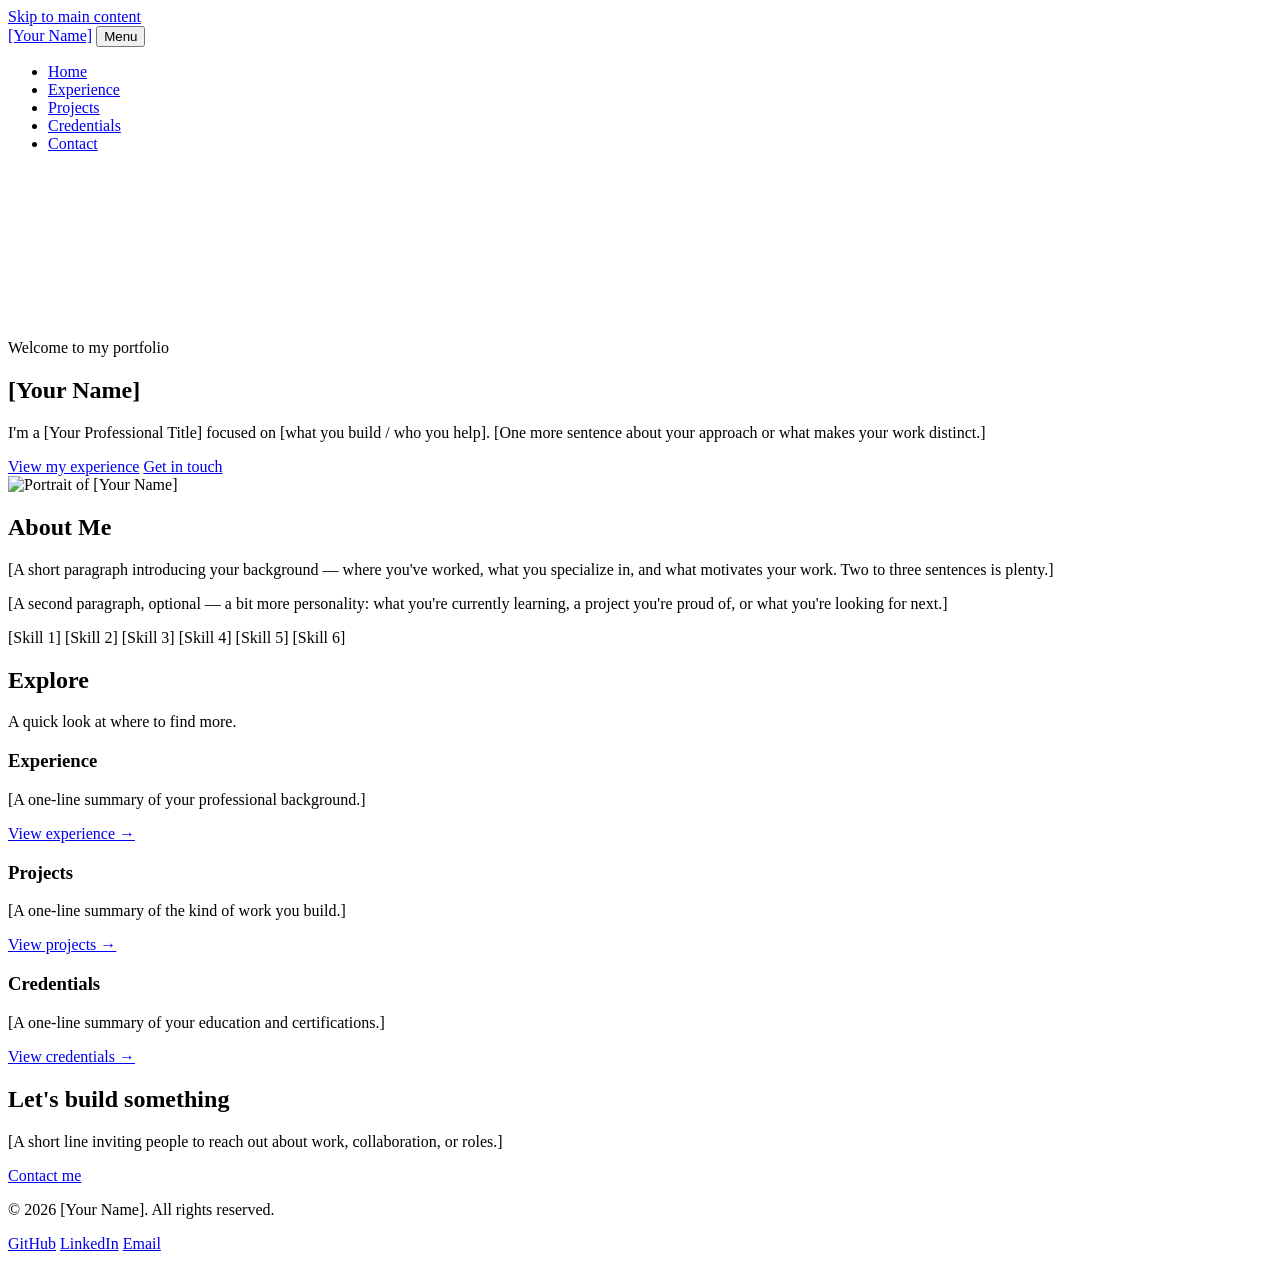
==== index.html @ 2b3ace39 "Add portfolio pages" ====
<!doctype html>
<html lang="en">
  <head>
    <meta charset="UTF-8" />
    <meta name="viewport" content="width=device-width, initial-scale=1.0" />
    <title>[Your Name] — [Your Professional Title]</title>
    <meta
      name="description"
      content="Portfolio of [Your Name], a [Your Professional Title] specializing in [your specialty]. Explore my experience, projects, and credentials."
    />
    <link rel="canonical" href="https://YOUR-USERNAME.github.io/" />

    <!-- Open Graph -->
    <meta property="og:type" content="website" />
    <meta property="og:site_name" content="[Your Name] — Portfolio" />
    <meta property="og:title" content="[Your Name] — [Your Professional Title]" />
    <meta
      property="og:description"
      content="Portfolio of [Your Name], a [Your Professional Title] specializing in [your specialty]. Explore my experience, projects, and credentials."
    />
    <meta property="og:image" content="https://YOUR-USERNAME.github.io/img/profile.jpg" />
    <meta property="og:url" content="https://YOUR-USERNAME.github.io/" />

    <!-- Twitter -->
    <meta name="twitter:card" content="summary_large_image" />
    <meta name="twitter:title" content="[Your Name] — [Your Professional Title]" />
    <meta
      name="twitter:description"
      content="Portfolio of [Your Name], a [Your Professional Title] specializing in [your specialty]."
    />
    <meta name="twitter:image" content="https://YOUR-USERNAME.github.io/img/profile.jpg" />

    <link rel="icon" href="/favicon.ico" sizes="any" />
    <link rel="apple-touch-icon" href="/apple-touch-icon.png" />

    <!-- Self-hosted, so only the font file itself needs preloading —
         no external stylesheet round trip. -->
    <link
      rel="preload"
      href="/fonts/inter-variable.woff2"
      as="font"
      type="font/woff2"
      crossorigin
    />
    <link rel="stylesheet" href="/src/styles/main.css" />

    <script type="application/ld+json">
      {
        "@context": "https://schema.org",
        "@type": "Person",
        "name": "[Your Name]",
        "jobTitle": "[Your Professional Title]",
        "url": "https://YOUR-USERNAME.github.io/",
        "image": "https://YOUR-USERNAME.github.io/img/profile.jpg",
        "email": "mailto:[you@example.com]",
        "sameAs": ["https://github.com/[your-handle]", "https://linkedin.com/in/[your-handle]"],
        "address": {
          "@type": "PostalAddress",
          "addressLocality": "[Your City]",
          "addressCountry": "[Your Country]"
        }
      }
    </script>
  </head>
  <body>
    <a href="#main" class="skip-link">Skip to main content</a>

    <header class="site-header">
      <div class="container site-header__inner">
        <a href="/index.html" class="site-branding">[Your Name]</a>
        <button
          type="button"
          class="nav-toggle"
          aria-expanded="false"
          aria-controls="site-nav"
          aria-label="Toggle navigation menu"
        >
          <span class="nav-toggle__icon"></span>
          <span class="sr-only">Menu</span>
        </button>
        <nav id="site-nav" class="site-nav" aria-label="Primary">
          <ul class="site-nav__list">
            <li><a href="/index.html" class="site-nav__link" aria-current="page">Home</a></li>
            <li><a href="/experience.html" class="site-nav__link">Experience</a></li>
            <li><a href="/projects.html" class="site-nav__link">Projects</a></li>
            <li><a href="/credentials.html" class="site-nav__link">Credentials</a></li>
            <li><a href="/contact.html" class="site-nav__link">Contact</a></li>
          </ul>
        </nav>
      </div>
    </header>

    <main id="main">
      <section class="hero">
        <canvas id="network-canvas" class="hero__canvas" aria-hidden="true"></canvas>
        <div class="container hero__content">
          <div class="hero__grid">
            <div class="hero__text">
              <p class="hero__eyebrow">Welcome to my portfolio</p>
              <h1>[Your Name]</h1>
              <p class="hero__lede">
                I'm a [Your Professional Title] focused on [what you build / who you help]. [One
                more sentence about your approach or what makes your work distinct.]
              </p>
              <div class="hero__actions">
                <a href="/experience.html" class="btn btn--primary">View my experience</a>
                <a href="/contact.html" class="btn btn--outline">Get in touch</a>
              </div>
            </div>
            <div class="hero__media">
              <picture>
                <source srcset="/img/profile.webp" type="image/webp" />
                <img
                  src="/img/profile.jpg"
                  alt="Portrait of [Your Name]"
                  width="480"
                  height="480"
                  class="avatar hero__avatar"
                  loading="eager"
                  fetchpriority="high"
                />
              </picture>
            </div>
          </div>
        </div>
      </section>

      <section class="section" aria-labelledby="about-heading">
        <div class="container">
          <div class="section__header">
            <h2 id="about-heading">About Me</h2>
            <p>
              [A short paragraph introducing your background — where you've worked, what you
              specialize in, and what motivates your work. Two to three sentences is plenty.]
            </p>
            <p>
              [A second paragraph, optional — a bit more personality: what you're currently
              learning, a project you're proud of, or what you're looking for next.]
            </p>
          </div>
          <div class="skills-grid" aria-label="Core skills">
            <span class="badge">[Skill 1]</span>
            <span class="badge">[Skill 2]</span>
            <span class="badge">[Skill 3]</span>
            <span class="badge">[Skill 4]</span>
            <span class="badge">[Skill 5]</span>
            <span class="badge">[Skill 6]</span>
          </div>
        </div>
      </section>

      <section class="section section--alt" aria-labelledby="explore-heading">
        <div class="container">
          <div class="section__header">
            <h2 id="explore-heading">Explore</h2>
            <p>A quick look at where to find more.</p>
          </div>
          <div class="project-grid">
            <article class="card">
              <h3 class="card__title">Experience</h3>
              <p>[A one-line summary of your professional background.]</p>
              <div class="card__links">
                <a href="/experience.html">View experience →</a>
              </div>
            </article>
            <article class="card">
              <h3 class="card__title">Projects</h3>
              <p>[A one-line summary of the kind of work you build.]</p>
              <div class="card__links">
                <a href="/projects.html">View projects →</a>
              </div>
            </article>
            <article class="card">
              <h3 class="card__title">Credentials</h3>
              <p>[A one-line summary of your education and certifications.]</p>
              <div class="card__links">
                <a href="/credentials.html">View credentials →</a>
              </div>
            </article>
          </div>
        </div>
      </section>

      <section class="section text-center" aria-labelledby="cta-heading">
        <div class="container">
          <h2 id="cta-heading">Let's build something</h2>
          <p>[A short line inviting people to reach out about work, collaboration, or roles.]</p>
          <div class="hero__actions flex-center">
            <a href="/contact.html" class="btn btn--accent">Contact me</a>
          </div>
        </div>
      </section>
    </main>

    <footer class="site-footer">
      <div class="container site-footer__inner">
        <p>&copy; 2026 [Your Name]. All rights reserved.</p>
        <div class="social-links">
          <a class="social-links__link" href="https://github.com/[your-handle]">GitHub</a>
          <a class="social-links__link" href="https://linkedin.com/in/[your-handle]">LinkedIn</a>
          <a class="social-links__link" href="mailto:[you@example.com]">Email</a>
        </div>
      </div>
    </footer>

    <script type="module" src="/src/scripts/main.js"></script>
  </body>
</html>
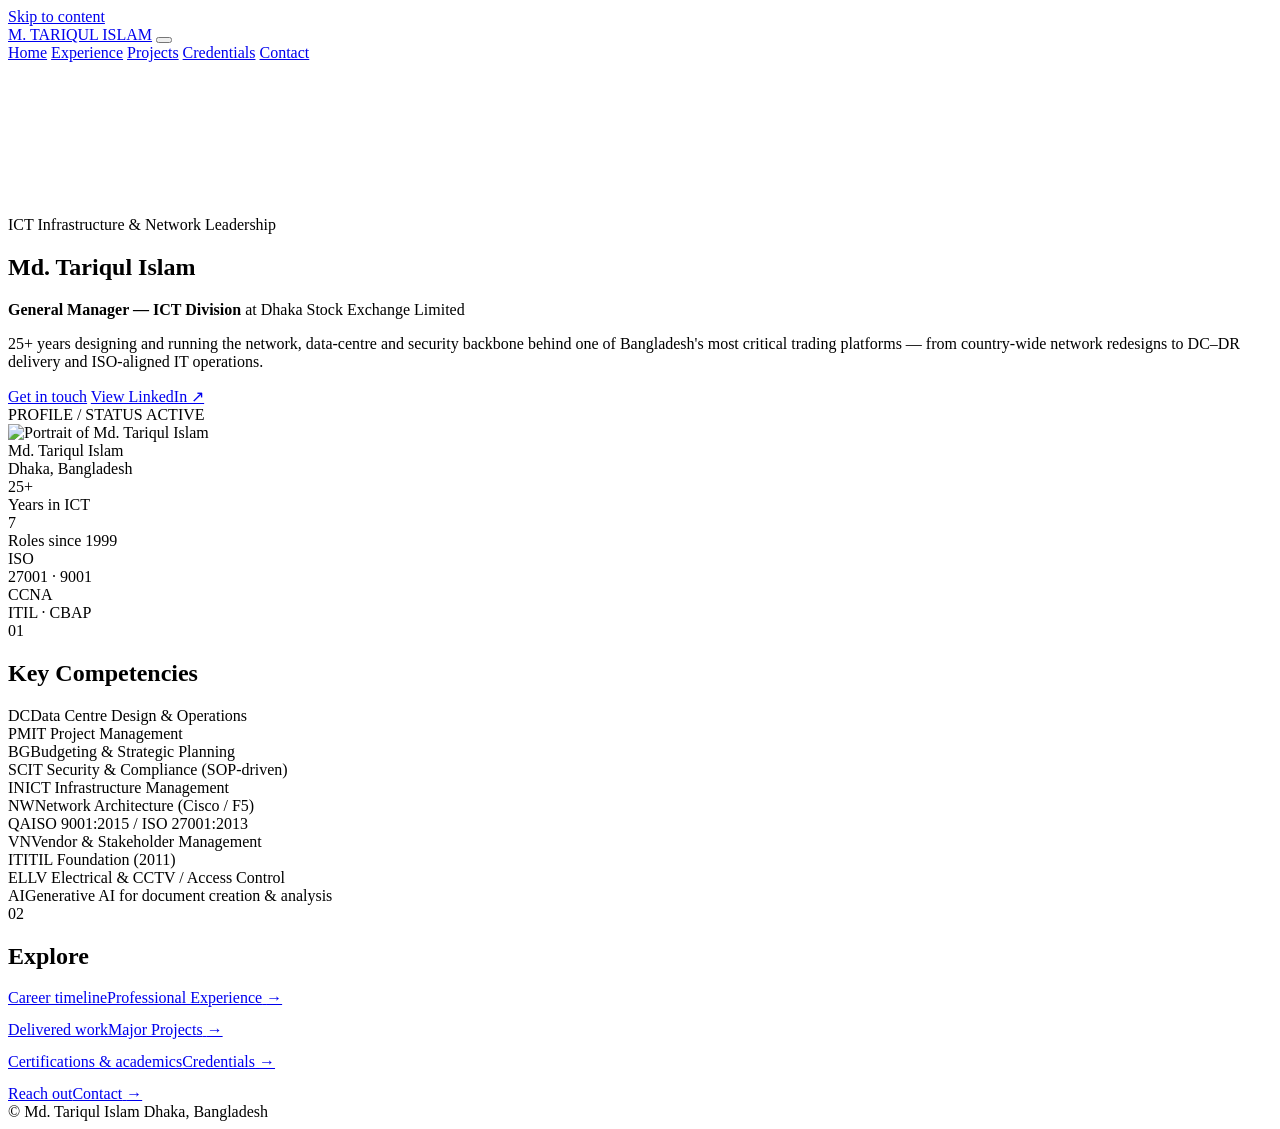
==== commit 32c9d866: "Add files via upload" ====
--- a/index.html
+++ b/index.html
@@ -1,208 +1,132 @@
-<!doctype html>
+<!DOCTYPE html>
 <html lang="en">
-  <head>
-    <meta charset="UTF-8" />
-    <meta name="viewport" content="width=device-width, initial-scale=1.0" />
-    <title>[Your Name] — [Your Professional Title]</title>
-    <meta
-      name="description"
-      content="Portfolio of [Your Name], a [Your Professional Title] specializing in [your specialty]. Explore my experience, projects, and credentials."
-    />
-    <link rel="canonical" href="https://YOUR-USERNAME.github.io/" />
+<head>
+<meta charset="UTF-8">
+<meta name="viewport" content="width=device-width, initial-scale=1.0">
+<title>Md. Tariqul Islam — General Manager, ICT Division</title>
+<meta name="description" content="Md. Tariqul Islam — General Manager, ICT Division at Dhaka Stock Exchange. 25+ years leading data centre, network architecture and IT security infrastructure.">
+<link rel="preconnect" href="https://fonts.googleapis.com">
+<link rel="preconnect" href="https://fonts.gstatic.com" crossorigin>
+<link href="https://fonts.googleapis.com/css2?family=Fraunces:opsz,wght@9..144,400;9..144,500;9..144,600;9..144,700&family=IBM+Plex+Mono:wght@400;500;600&family=Inter:wght@400;500;600&display=swap" rel="stylesheet">
+<link rel="stylesheet" href="assets/css/style.css">
+</head>
+<body>
+<a class="skip-link" href="#main">Skip to content</a>
 
-    <!-- Open Graph -->
-    <meta property="og:type" content="website" />
-    <meta property="og:site_name" content="[Your Name] — Portfolio" />
-    <meta property="og:title" content="[Your Name] — [Your Professional Title]" />
-    <meta
-      property="og:description"
-      content="Portfolio of [Your Name], a [Your Professional Title] specializing in [your specialty]. Explore my experience, projects, and credentials."
-    />
-    <meta property="og:image" content="https://YOUR-USERNAME.github.io/img/profile.jpg" />
-    <meta property="og:url" content="https://YOUR-USERNAME.github.io/" />
+<header class="site-nav">
+  <div class="nav-inner">
+    <a href="index.html" class="nav-id"><span class="dot"></span>M. TARIQUL ISLAM</a>
+    <button class="nav-toggle" id="navToggle" aria-label="Toggle menu" aria-expanded="false">
+      <span></span><span></span><span></span>
+    </button>
+    <nav class="links" id="navLinks">
+      <a href="index.html" aria-current="page">Home</a>
+      <a href="experience.html">Experience</a>
+      <a href="projects.html">Projects</a>
+      <a href="credentials.html">Credentials</a>
+      <a href="contact.html">Contact</a>
+    </nav>
+  </div>
+</header>
 
-    <!-- Twitter -->
-    <meta name="twitter:card" content="summary_large_image" />
-    <meta name="twitter:title" content="[Your Name] — [Your Professional Title]" />
-    <meta
-      name="twitter:description"
-      content="Portfolio of [Your Name], a [Your Professional Title] specializing in [your specialty]."
-    />
-    <meta name="twitter:image" content="https://YOUR-USERNAME.github.io/img/profile.jpg" />
+<main id="main">
 
-    <link rel="icon" href="/favicon.ico" sizes="any" />
-    <link rel="apple-touch-icon" href="/apple-touch-icon.png" />
-
-    <!-- Self-hosted, so only the font file itself needs preloading —
-         no external stylesheet round trip. -->
-    <link
-      rel="preload"
-      href="/fonts/inter-variable.woff2"
-      as="font"
-      type="font/woff2"
-      crossorigin
-    />
-    <link rel="stylesheet" href="/src/styles/main.css" />
-
-    <script type="application/ld+json">
-      {
-        "@context": "https://schema.org",
-        "@type": "Person",
-        "name": "[Your Name]",
-        "jobTitle": "[Your Professional Title]",
-        "url": "https://YOUR-USERNAME.github.io/",
-        "image": "https://YOUR-USERNAME.github.io/img/profile.jpg",
-        "email": "mailto:[you@example.com]",
-        "sameAs": ["https://github.com/[your-handle]", "https://linkedin.com/in/[your-handle]"],
-        "address": {
-          "@type": "PostalAddress",
-          "addressLocality": "[Your City]",
-          "addressCountry": "[Your Country]"
-        }
-      }
-    </script>
-  </head>
-  <body>
-    <a href="#main" class="skip-link">Skip to main content</a>
-
-    <header class="site-header">
-      <div class="container site-header__inner">
-        <a href="/index.html" class="site-branding">[Your Name]</a>
-        <button
-          type="button"
-          class="nav-toggle"
-          aria-expanded="false"
-          aria-controls="site-nav"
-          aria-label="Toggle navigation menu"
-        >
-          <span class="nav-toggle__icon"></span>
-          <span class="sr-only">Menu</span>
-        </button>
-        <nav id="site-nav" class="site-nav" aria-label="Primary">
-          <ul class="site-nav__list">
-            <li><a href="/index.html" class="site-nav__link" aria-current="page">Home</a></li>
-            <li><a href="/experience.html" class="site-nav__link">Experience</a></li>
-            <li><a href="/projects.html" class="site-nav__link">Projects</a></li>
-            <li><a href="/credentials.html" class="site-nav__link">Credentials</a></li>
-            <li><a href="/contact.html" class="site-nav__link">Contact</a></li>
-          </ul>
-        </nav>
-      </div>
-    </header>
-
-    <main id="main">
-      <section class="hero">
-        <canvas id="network-canvas" class="hero__canvas" aria-hidden="true"></canvas>
-        <div class="container hero__content">
-          <div class="hero__grid">
-            <div class="hero__text">
-              <p class="hero__eyebrow">Welcome to my portfolio</p>
-              <h1>[Your Name]</h1>
-              <p class="hero__lede">
-                I'm a [Your Professional Title] focused on [what you build / who you help]. [One
-                more sentence about your approach or what makes your work distinct.]
-              </p>
-              <div class="hero__actions">
-                <a href="/experience.html" class="btn btn--primary">View my experience</a>
-                <a href="/contact.html" class="btn btn--outline">Get in touch</a>
-              </div>
-            </div>
-            <div class="hero__media">
-              <picture>
-                <source srcset="/img/profile.webp" type="image/webp" />
-                <img
-                  src="/img/profile.jpg"
-                  alt="Portrait of [Your Name]"
-                  width="480"
-                  height="480"
-                  class="avatar hero__avatar"
-                  loading="eager"
-                  fetchpriority="high"
-                />
-              </picture>
-            </div>
-          </div>
-        </div>
-      </section>
-
-      <section class="section" aria-labelledby="about-heading">
-        <div class="container">
-          <div class="section__header">
-            <h2 id="about-heading">About Me</h2>
-            <p>
-              [A short paragraph introducing your background — where you've worked, what you
-              specialize in, and what motivates your work. Two to three sentences is plenty.]
-            </p>
-            <p>
-              [A second paragraph, optional — a bit more personality: what you're currently
-              learning, a project you're proud of, or what you're looking for next.]
-            </p>
-          </div>
-          <div class="skills-grid" aria-label="Core skills">
-            <span class="badge">[Skill 1]</span>
-            <span class="badge">[Skill 2]</span>
-            <span class="badge">[Skill 3]</span>
-            <span class="badge">[Skill 4]</span>
-            <span class="badge">[Skill 5]</span>
-            <span class="badge">[Skill 6]</span>
-          </div>
-        </div>
-      </section>
-
-      <section class="section section--alt" aria-labelledby="explore-heading">
-        <div class="container">
-          <div class="section__header">
-            <h2 id="explore-heading">Explore</h2>
-            <p>A quick look at where to find more.</p>
-          </div>
-          <div class="project-grid">
-            <article class="card">
-              <h3 class="card__title">Experience</h3>
-              <p>[A one-line summary of your professional background.]</p>
-              <div class="card__links">
-                <a href="/experience.html">View experience →</a>
-              </div>
-            </article>
-            <article class="card">
-              <h3 class="card__title">Projects</h3>
-              <p>[A one-line summary of the kind of work you build.]</p>
-              <div class="card__links">
-                <a href="/projects.html">View projects →</a>
-              </div>
-            </article>
-            <article class="card">
-              <h3 class="card__title">Credentials</h3>
-              <p>[A one-line summary of your education and certifications.]</p>
-              <div class="card__links">
-                <a href="/credentials.html">View credentials →</a>
-              </div>
-            </article>
-          </div>
-        </div>
-      </section>
-
-      <section class="section text-center" aria-labelledby="cta-heading">
-        <div class="container">
-          <h2 id="cta-heading">Let's build something</h2>
-          <p>[A short line inviting people to reach out about work, collaboration, or roles.]</p>
-          <div class="hero__actions flex-center">
-            <a href="/contact.html" class="btn btn--accent">Contact me</a>
-          </div>
-        </div>
-      </section>
-    </main>
-
-    <footer class="site-footer">
-      <div class="container site-footer__inner">
-        <p>&copy; 2026 [Your Name]. All rights reserved.</p>
-        <div class="social-links">
-          <a class="social-links__link" href="https://github.com/[your-handle]">GitHub</a>
-          <a class="social-links__link" href="https://linkedin.com/in/[your-handle]">LinkedIn</a>
-          <a class="social-links__link" href="mailto:[you@example.com]">Email</a>
+  <!-- HERO -->
+  <section class="hero">
+    <canvas id="netcanvas"></canvas>
+    <div class="hero-grad"></div>
+    <div class="wrap hero-inner">
+      <div>
+        <div class="eyebrow">ICT Infrastructure &amp; Network Leadership</div>
+        <h1>Md. Tariqul Islam</h1>
+        <p class="role"><strong>General Manager — ICT Division</strong> at Dhaka Stock Exchange Limited</p>
+        <p class="objective">25+ years designing and running the network, data-centre and security backbone behind one of Bangladesh's most critical trading platforms — from country-wide network redesigns to DC–DR delivery and ISO-aligned IT operations.</p>
+        <div class="hero-cta">
+          <a class="btn btn-primary" href="contact.html">Get in touch</a>
+          <a class="btn btn-ghost" href="https://www.linkedin.com/in/md-tariqul-islam-6a224637/" target="_blank" rel="noopener">View LinkedIn ↗</a>
         </div>
       </div>
-    </footer>
 
-    <script type="module" src="/src/scripts/main.js"></script>
-  </body>
+      <div class="status-card">
+        <div class="status-top">
+          <span>PROFILE / STATUS</span>
+          <span class="live"><span class="dot"></span>ACTIVE</span>
+        </div>
+        <div class="photo-frame">
+          <img src="assets/img/profile.jpg" alt="Portrait of Md. Tariqul Islam">
+        </div>
+        <div class="status-name">Md. Tariqul Islam</div>
+        <div class="status-sub">Dhaka, Bangladesh</div>
+        <div class="status-grid">
+          <div class="status-metric"><div class="num">25+</div><div class="lbl">Years in ICT</div></div>
+          <div class="status-metric"><div class="num">7</div><div class="lbl">Roles since 1999</div></div>
+          <div class="status-metric"><div class="num">ISO</div><div class="lbl">27001 · 9001</div></div>
+          <div class="status-metric"><div class="num">CCNA</div><div class="lbl">ITIL · CBAP</div></div>
+        </div>
+      </div>
+    </div>
+  </section>
+
+  <!-- COMPETENCIES -->
+  <section id="about">
+    <div class="wrap">
+      <div class="sec-head">
+        <span class="sec-tag">01</span>
+        <h2>Key Competencies</h2>
+        <span class="sec-line"></span>
+      </div>
+      <div class="comp-grid">
+        <div class="comp-item"><span class="idx mono">DC</span><span class="txt">Data Centre Design &amp; Operations</span></div>
+        <div class="comp-item"><span class="idx mono">PM</span><span class="txt">IT Project Management</span></div>
+        <div class="comp-item"><span class="idx mono">BG</span><span class="txt">Budgeting &amp; Strategic Planning</span></div>
+        <div class="comp-item"><span class="idx mono">SC</span><span class="txt">IT Security &amp; Compliance (SOP-driven)</span></div>
+        <div class="comp-item"><span class="idx mono">IN</span><span class="txt">ICT Infrastructure Management</span></div>
+        <div class="comp-item"><span class="idx mono">NW</span><span class="txt">Network Architecture (Cisco / F5)</span></div>
+        <div class="comp-item"><span class="idx mono">QA</span><span class="txt">ISO 9001:2015 / ISO 27001:2013</span></div>
+        <div class="comp-item"><span class="idx mono">VN</span><span class="txt">Vendor &amp; Stakeholder Management</span></div>
+        <div class="comp-item"><span class="idx mono">IT</span><span class="txt">ITIL Foundation (2011)</span></div>
+        <div class="comp-item"><span class="idx mono">EL</span><span class="txt">LV Electrical &amp; CCTV / Access Control</span></div>
+        <div class="comp-item"><span class="idx mono">AI</span><span class="txt">Generative AI for document creation &amp; analysis</span></div>
+      </div>
+    </div>
+  </section>
+
+  <!-- CROSS-LINKS -->
+  <section>
+    <div class="wrap">
+      <div class="sec-head">
+        <span class="sec-tag">02</span>
+        <h2>Explore</h2>
+        <span class="sec-line"></span>
+      </div>
+      <div style="display:grid; gap:14px;">
+        <a class="next-link" href="experience.html">
+          <span><span class="l1 mono">Career timeline</span><span class="l2">Professional Experience</span></span>
+          <span class="arrow">→</span>
+        </a>
+        <a class="next-link" href="projects.html">
+          <span><span class="l1 mono">Delivered work</span><span class="l2">Major Projects</span></span>
+          <span class="arrow">→</span>
+        </a>
+        <a class="next-link" href="credentials.html">
+          <span><span class="l1 mono">Certifications &amp; academics</span><span class="l2">Credentials</span></span>
+          <span class="arrow">→</span>
+        </a>
+        <a class="next-link" href="contact.html">
+          <span><span class="l1 mono">Reach out</span><span class="l2">Contact</span></span>
+          <span class="arrow">→</span>
+        </a>
+      </div>
+    </div>
+  </section>
+
+  <footer class="wrap">
+    <span>© <span id="year"></span> Md. Tariqul Islam</span>
+    <span>Dhaka, Bangladesh</span>
+  </footer>
+
+</main>
+
+<script src="assets/js/main.js"></script>
+</body>
 </html>
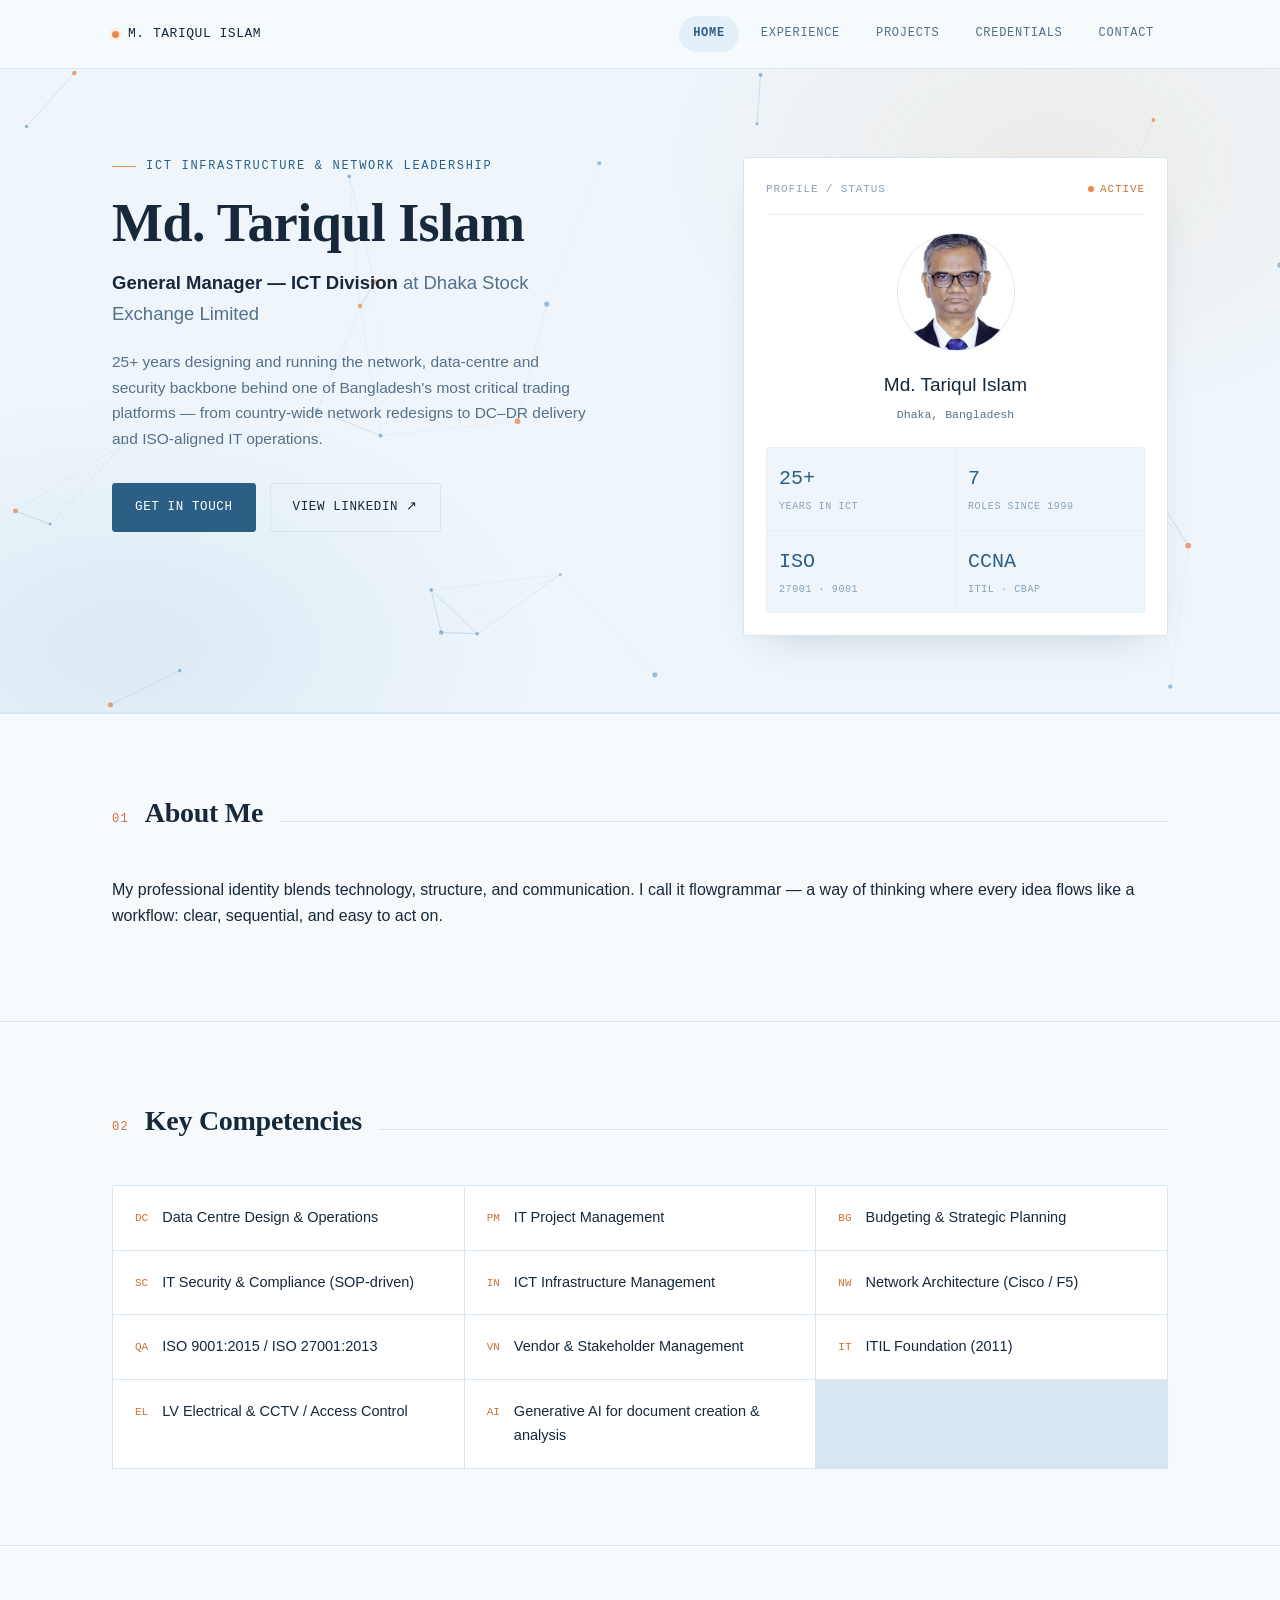
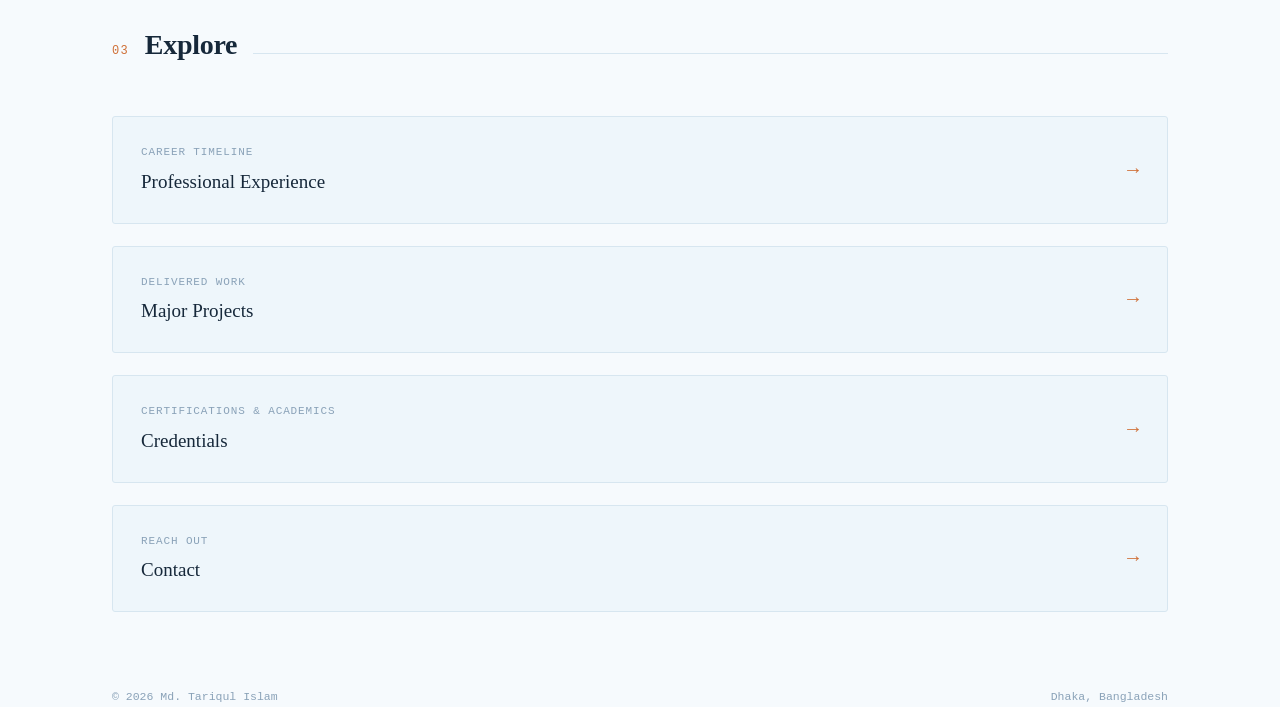
==== commit 530bf708: "Update index.html add about me section" ====
--- a/index.html
+++ b/index.html
@@ -67,11 +67,25 @@
     </div>
   </section>
 
-  <!-- COMPETENCIES -->
+  <!-- ABOUT ME -->
   <section id="about">
     <div class="wrap">
       <div class="sec-head">
         <span class="sec-tag">01</span>
+        <h2>About Me</h2>
+        <span class="sec-line"></span>
+      </div>
+      <div class="about-statement">
+        <p>My professional identity blends technology, structure, and communication. I call it <span class="accent">flowgrammar</span> — a way of thinking where every idea flows like a workflow: clear, sequential, and easy to act on.</p>
+      </div>
+    </div>
+  </section>
+
+  <!-- COMPETENCIES -->
+  <section>
+    <div class="wrap">
+      <div class="sec-head">
+        <span class="sec-tag">02</span>
         <h2>Key Competencies</h2>
         <span class="sec-line"></span>
       </div>
@@ -95,7 +109,7 @@
   <section>
     <div class="wrap">
       <div class="sec-head">
-        <span class="sec-tag">02</span>
+        <span class="sec-tag">03</span>
         <h2>Explore</h2>
         <span class="sec-line"></span>
       </div>
--- a/assets/css/style.css
+++ b/assets/css/style.css
@@ -0,0 +1,454 @@
+/* =========================================================
+   Md. Tariqul Islam — Portfolio
+   Design system: "Daylight Ops" — a light-mode reading of a
+   network operations console. Blue = infrastructure / signal.
+   Orange = live activity / current status / data in motion.
+   ========================================================= */
+
+:root{
+  --bg:        #f6fafd;
+  --bg-panel:  #eef6fb;
+  --surface:   #ffffff;
+  --line:      #d7e6f0;
+  --line-soft: #e6f0f7;
+
+  --ink:       #16283a;
+  --muted:     #55708a;
+  --muted-2:   #8aa2b8;
+
+  --blue:      #3f7fb0;
+  --blue-deep: #2b5f85;
+  --blue-tint: #e4f0f9;
+
+  --orange:      #e98a4e;
+  --orange-deep: #cf6f36;
+  --orange-tint: #fdece0;
+
+  --radius: 3px;
+  --maxw: 1120px;
+}
+
+*{box-sizing:border-box;}
+html{scroll-behavior:smooth;}
+body{
+  margin:0;
+  background:var(--bg);
+  color:var(--ink);
+  font-family:'Inter',sans-serif;
+  line-height:1.65;
+  -webkit-font-smoothing:antialiased;
+}
+h1,h2,h3{
+  font-family:'Fraunces',serif;
+  font-weight:600;
+  letter-spacing:-0.01em;
+  margin:0;
+  color:var(--ink);
+}
+.mono{font-family:'IBM Plex Mono',monospace;}
+a{color:inherit;}
+img{max-width:100%;display:block;}
+::selection{background:var(--orange-tint);color:var(--orange-deep);}
+
+:focus-visible{
+  outline:2px solid var(--blue-deep);
+  outline-offset:3px;
+}
+
+.wrap{
+  max-width:var(--maxw);
+  margin:0 auto;
+  padding:0 32px;
+}
+
+.skip-link{
+  position:absolute;
+  left:-999px;
+  top:auto;
+  background:var(--blue-deep);
+  color:#fff;
+  padding:12px 18px;
+  z-index:100;
+  border-radius:var(--radius);
+  font-family:'IBM Plex Mono',monospace;
+  font-size:13px;
+  text-decoration:none;
+}
+.skip-link:focus{
+  left:16px;
+  top:16px;
+}
+
+/* ---------- NAV ---------- */
+header.site-nav{
+  position:sticky;
+  top:0; z-index:50;
+  background:rgba(246,250,253,0.9);
+  backdrop-filter:blur(10px);
+  border-bottom:1px solid var(--line);
+}
+.nav-inner{
+  max-width:var(--maxw);
+  margin:0 auto;
+  padding:0 32px;
+  height:68px;
+  display:flex;
+  align-items:center;
+  justify-content:space-between;
+}
+.nav-id{
+  font-family:'IBM Plex Mono',monospace;
+  font-size:13px;
+  letter-spacing:0.04em;
+  color:var(--ink);
+  text-decoration:none;
+  display:flex;
+  align-items:center;
+  gap:9px;
+  font-weight:500;
+}
+.nav-id .dot{
+  width:7px;height:7px;border-radius:50%;
+  background:var(--orange);
+  box-shadow:0 0 0 3px var(--orange-tint);
+}
+nav.links{
+  display:flex;
+  gap:8px;
+  list-style:none;
+  margin:0; padding:0;
+}
+nav.links a{
+  font-family:'IBM Plex Mono',monospace;
+  font-size:12px;
+  letter-spacing:0.06em;
+  text-transform:uppercase;
+  text-decoration:none;
+  color:var(--muted);
+  padding:8px 14px;
+  border-radius:20px;
+  transition:color .2s ease, background .2s ease;
+}
+nav.links a:hover{color:var(--blue-deep); background:var(--blue-tint);}
+nav.links a[aria-current="page"]{
+  color:var(--blue-deep);
+  background:var(--blue-tint);
+  font-weight:600;
+}
+.nav-toggle{display:none;}
+
+/* ---------- PAGE HEADER (subpages) ---------- */
+.page-header{
+  padding:64px 0 44px;
+  border-bottom:1px solid var(--line);
+  background:
+    radial-gradient(50% 100% at 85% 0%, var(--orange-tint), transparent 60%),
+    var(--bg-panel);
+}
+.page-eyebrow{
+  font-family:'IBM Plex Mono',monospace;
+  font-size:12px;
+  letter-spacing:0.12em;
+  text-transform:uppercase;
+  color:var(--blue-deep);
+  margin-bottom:14px;
+  display:flex; align-items:center; gap:10px;
+}
+.page-eyebrow::before{content:"";width:22px;height:1px;background:var(--orange);}
+.page-header h1{font-size:clamp(30px,4vw,42px);}
+.page-header p{
+  margin-top:12px;
+  color:var(--muted);
+  max-width:56ch;
+  font-size:15.5px;
+}
+
+/* ---------- HERO (home) ---------- */
+.hero{
+  position:relative;
+  padding:88px 0 76px;
+  overflow:hidden;
+  border-bottom:1px solid var(--line);
+  background:var(--bg-panel);
+}
+#netcanvas{
+  position:absolute; inset:0;
+  width:100%; height:100%;
+  opacity:0.9;
+  pointer-events:none;
+}
+.hero-grad{
+  position:absolute; inset:0;
+  background:
+    radial-gradient(46% 60% at 82% 15%, rgba(233,138,78,0.10), transparent 65%),
+    radial-gradient(50% 60% at 10% 90%, rgba(63,127,176,0.10), transparent 65%);
+  pointer-events:none;
+}
+.hero-inner{
+  position:relative;
+  display:grid;
+  grid-template-columns:1.15fr 0.85fr;
+  gap:56px;
+  align-items:start;
+}
+.eyebrow{
+  font-family:'IBM Plex Mono',monospace;
+  font-size:12px;
+  letter-spacing:0.14em;
+  text-transform:uppercase;
+  color:var(--blue-deep);
+  margin-bottom:18px;
+  display:flex; align-items:center; gap:10px;
+}
+.eyebrow::before{content:"";width:24px;height:1px;background:var(--orange);}
+.hero h1{
+  font-size:clamp(36px,5vw,54px);
+  line-height:1.06;
+}
+.hero .role{
+  margin-top:16px;
+  font-size:18.5px;
+  color:var(--muted);
+  max-width:44ch;
+}
+.hero .role strong{color:var(--ink); font-weight:600;}
+.hero .objective{
+  margin-top:20px;
+  color:var(--muted);
+  max-width:56ch;
+  font-size:15.5px;
+}
+.hero-cta{margin-top:32px; display:flex; gap:14px; flex-wrap:wrap;}
+
+.btn{
+  font-family:'IBM Plex Mono',monospace;
+  font-size:12.5px;
+  letter-spacing:0.05em;
+  text-transform:uppercase;
+  text-decoration:none;
+  padding:13px 22px;
+  border-radius:var(--radius);
+  display:inline-flex; align-items:center; gap:8px;
+  transition:all .2s ease;
+}
+.btn-primary{
+  background:var(--blue-deep);
+  color:#fff;
+  border:1px solid var(--blue-deep);
+}
+.btn-primary:hover{background:var(--blue); border-color:var(--blue);}
+.btn-ghost{
+  background:transparent;
+  color:var(--ink);
+  border:1px solid var(--line);
+}
+.btn-ghost:hover{border-color:var(--orange); color:var(--orange-deep);}
+
+/* status card */
+.status-card{
+  background:var(--surface);
+  border:1px solid var(--line);
+  border-radius:var(--radius);
+  padding:22px;
+  box-shadow:0 18px 40px -24px rgba(22,40,58,0.25);
+}
+.status-top{
+  display:flex; justify-content:space-between; align-items:center;
+  font-family:'IBM Plex Mono',monospace;
+  font-size:11px; letter-spacing:0.08em; text-transform:uppercase;
+  color:var(--muted-2);
+  padding-bottom:16px;
+  border-bottom:1px solid var(--line-soft);
+  margin-bottom:18px;
+}
+.status-top .live{color:var(--orange-deep); display:flex; align-items:center; gap:6px;}
+.status-top .live .dot{
+  width:6px;height:6px;border-radius:50%;
+  background:var(--orange);
+  animation:pulse 2.2s ease-in-out infinite;
+}
+@keyframes pulse{
+  0%,100%{box-shadow:0 0 0 0 var(--orange-tint);}
+  50%{box-shadow:0 0 0 6px transparent;}
+}
+.photo-frame{
+  width:118px; height:118px;
+  border-radius:50%;
+  overflow:hidden;
+  border:1px solid var(--line);
+  margin:0 auto 18px;
+  background:var(--bg-panel);
+}
+.photo-frame img{width:100%;height:100%;object-fit:cover;}
+.status-name{text-align:center; font-size:19px; color:var(--ink);}
+.status-sub{
+  text-align:center; font-family:'IBM Plex Mono',monospace;
+  font-size:11.5px; color:var(--muted); margin-top:6px;
+}
+.status-grid{
+  margin-top:22px;
+  display:grid; grid-template-columns:1fr 1fr; gap:1px;
+  background:var(--line-soft);
+  border:1px solid var(--line-soft);
+  border-radius:var(--radius);
+  overflow:hidden;
+}
+.status-metric{background:var(--bg-panel); padding:14px 12px;}
+.status-metric .num{font-family:'IBM Plex Mono',monospace; font-size:20px; color:var(--blue-deep);}
+.status-metric .lbl{
+  font-family:'IBM Plex Mono',monospace; font-size:10px; letter-spacing:0.06em;
+  text-transform:uppercase; color:var(--muted-2); margin-top:4px;
+}
+
+/* ---------- SECTION SHELL ---------- */
+section{padding:76px 0;}
+section + section{border-top:1px solid var(--line);}
+.sec-head{display:flex; align-items:baseline; gap:16px; margin-bottom:40px;}
+.sec-tag{font-family:'IBM Plex Mono',monospace; font-size:12px; color:var(--orange-deep); letter-spacing:0.1em;}
+.sec-head h2{font-size:28px;}
+.sec-line{flex:1; height:1px; background:var(--line);}
+
+/* ---------- COMPETENCIES ---------- */
+.comp-grid{
+  display:grid; grid-template-columns:repeat(3,1fr); gap:1px;
+  background:var(--line); border:1px solid var(--line);
+}
+.comp-item{
+  background:var(--surface); padding:20px 22px;
+  display:flex; gap:14px; align-items:flex-start;
+  transition:background .2s ease;
+}
+.comp-item:hover{background:var(--blue-tint);}
+.comp-item .idx{font-family:'IBM Plex Mono',monospace; font-size:11px; color:var(--orange-deep); padding-top:3px;}
+.comp-item .txt{font-size:14.5px; color:var(--ink);}
+
+/* ---------- TIMELINE ---------- */
+.timeline{position:relative; padding-left:38px;}
+.timeline::before{
+  content:""; position:absolute; left:5px; top:6px; bottom:6px; width:1px;
+  background:linear-gradient(var(--orange), var(--line) 85%);
+}
+.tl-item{position:relative; padding-bottom:52px;}
+.tl-item:last-child{padding-bottom:0;}
+.tl-node{
+  position:absolute; left:-38px; top:4px;
+  width:11px; height:11px; border-radius:50%;
+  background:var(--surface); border:2px solid var(--blue);
+}
+.tl-item.current .tl-node{
+  background:var(--orange); border-color:var(--orange);
+  box-shadow:0 0 0 4px var(--orange-tint);
+}
+.tl-meta{
+  font-family:'IBM Plex Mono',monospace; font-size:12px; color:var(--blue-deep);
+  letter-spacing:0.04em; margin-bottom:8px; display:flex; gap:10px; flex-wrap:wrap; align-items:center;
+}
+.tl-meta .badge{
+  color:var(--orange-deep); border:1px solid var(--orange-tint); background:var(--orange-tint);
+  padding:2px 8px; border-radius:20px; font-size:10.5px; text-transform:uppercase;
+}
+.tl-item h3{font-size:20px; margin-bottom:4px;}
+.tl-org{color:var(--muted); font-size:14.5px; margin-bottom:14px;}
+.tl-item ul{margin:0; padding-left:18px; color:var(--muted); font-size:14.5px;}
+.tl-item li{margin-bottom:7px;}
+.tl-item li::marker{color:var(--muted-2);}
+
+/* ---------- PROJECTS ---------- */
+.proj-grid{display:grid; grid-template-columns:repeat(3,1fr); gap:18px;}
+.proj-card{
+  background:var(--surface); border:1px solid var(--line); border-top:2px solid var(--blue);
+  padding:22px; border-radius:var(--radius);
+  transition:border-color .2s ease, transform .2s ease;
+}
+.proj-card:hover{border-top-color:var(--orange); transform:translateY(-2px);}
+.proj-year{font-family:'IBM Plex Mono',monospace; font-size:11.5px; color:var(--orange-deep); letter-spacing:0.05em;}
+.proj-card p{margin:10px 0 0; color:var(--ink); font-size:14.5px; line-height:1.55;}
+
+/* ---------- CREDENTIALS ---------- */
+.cred-cols{display:grid; grid-template-columns:1.3fr 1fr; gap:56px;}
+.cert-row{
+  display:flex; justify-content:space-between; gap:16px;
+  padding:16px 0; border-bottom:1px solid var(--line); font-size:14.5px;
+}
+.cert-row:first-child{padding-top:0;}
+.cert-row .name{color:var(--ink);}
+.cert-row .year{font-family:'IBM Plex Mono',monospace; color:var(--muted); font-size:13px; white-space:nowrap;}
+.edu-block{margin-bottom:26px;}
+.edu-block:last-child{margin-bottom:0;}
+.edu-block .deg{color:var(--ink); font-size:16px; font-family:'Fraunces',serif; font-weight:600;}
+.edu-block .inst{color:var(--muted); font-size:14px; margin-top:4px;}
+.edu-block .yr{font-family:'IBM Plex Mono',monospace; color:var(--blue-deep); font-size:12.5px; margin-top:4px;}
+
+/* ---------- CONTACT ---------- */
+.contact-grid{display:grid; grid-template-columns:1fr 1fr; gap:40px; align-items:center;}
+.contact-grid h2{font-size:32px; line-height:1.15;}
+.contact-grid p.lead{color:var(--muted); margin-top:16px; max-width:42ch;}
+.contact-list{display:flex; flex-direction:column; gap:14px;}
+.contact-list a{
+  display:flex; align-items:center; justify-content:space-between;
+  text-decoration:none; padding:16px 18px;
+  border:1px solid var(--line); border-radius:var(--radius);
+  color:var(--ink); font-size:14.5px; background:var(--surface);
+  transition:border-color .2s ease, background .2s ease;
+}
+.contact-list a:hover{border-color:var(--orange); background:var(--orange-tint);}
+.contact-list .lbl{
+  font-family:'IBM Plex Mono',monospace; font-size:10.5px; color:var(--muted-2);
+  text-transform:uppercase; letter-spacing:0.08em;
+}
+.contact-list .arrow{color:var(--orange-deep); font-family:'IBM Plex Mono',monospace;}
+
+/* ---------- CROSS-LINK CARDS (bottom of each page) ---------- */
+.next-link{
+  display:flex; align-items:center; justify-content:space-between;
+  padding:26px 28px; margin-top:8px;
+  border:1px solid var(--line); border-radius:var(--radius);
+  background:var(--bg-panel); text-decoration:none; color:var(--ink);
+  transition:border-color .2s ease, background .2s ease;
+}
+.next-link:hover{border-color:var(--blue); background:var(--blue-tint);}
+.next-link .l1{display:block; font-family:'IBM Plex Mono',monospace; font-size:11px; color:var(--muted-2); text-transform:uppercase; letter-spacing:0.08em;}
+.next-link .l2{display:block; font-family:'Fraunces',serif; font-size:19px; margin-top:4px;}
+.next-link .arrow{font-family:'IBM Plex Mono',monospace; color:var(--orange-deep); font-size:20px;}
+
+footer{
+  padding:26px 0 40px;
+  font-family:'IBM Plex Mono',monospace;
+  font-size:11.5px;
+  color:var(--muted-2);
+  display:flex; justify-content:space-between; flex-wrap:wrap; gap:10px;
+}
+
+/* ---------- RESPONSIVE ---------- */
+@media (max-width:860px){
+  .wrap, .nav-inner{padding:0 20px;}
+  nav.links{
+    position:fixed; top:68px; left:0; right:0;
+    background:var(--surface);
+    border-bottom:1px solid var(--line);
+    flex-direction:column; gap:0;
+    max-height:0; overflow:hidden;
+    transition:max-height .3s ease;
+  }
+  nav.links.open{max-height:320px;}
+  nav.links a{padding:16px 20px; width:100%; border-bottom:1px solid var(--line-soft); border-radius:0;}
+  .nav-toggle{
+    display:flex; flex-direction:column; gap:4px;
+    background:none; border:none; cursor:pointer; padding:8px;
+  }
+  .nav-toggle span{width:20px; height:1px; background:var(--ink);}
+  .hero{padding:56px 0 48px;}
+  .hero-inner{grid-template-columns:1fr; gap:36px;}
+  .comp-grid{grid-template-columns:1fr;}
+  .proj-grid{grid-template-columns:1fr;}
+  .cred-cols{grid-template-columns:1fr; gap:44px;}
+  .contact-grid{grid-template-columns:1fr;}
+  section{padding:56px 0;}
+  .next-link{flex-direction:column; align-items:flex-start; gap:10px;}
+}
+
+@media (prefers-reduced-motion: reduce){
+  html{scroll-behavior:auto;}
+  #netcanvas{display:none;}
+  .status-top .live .dot{animation:none;}
+}
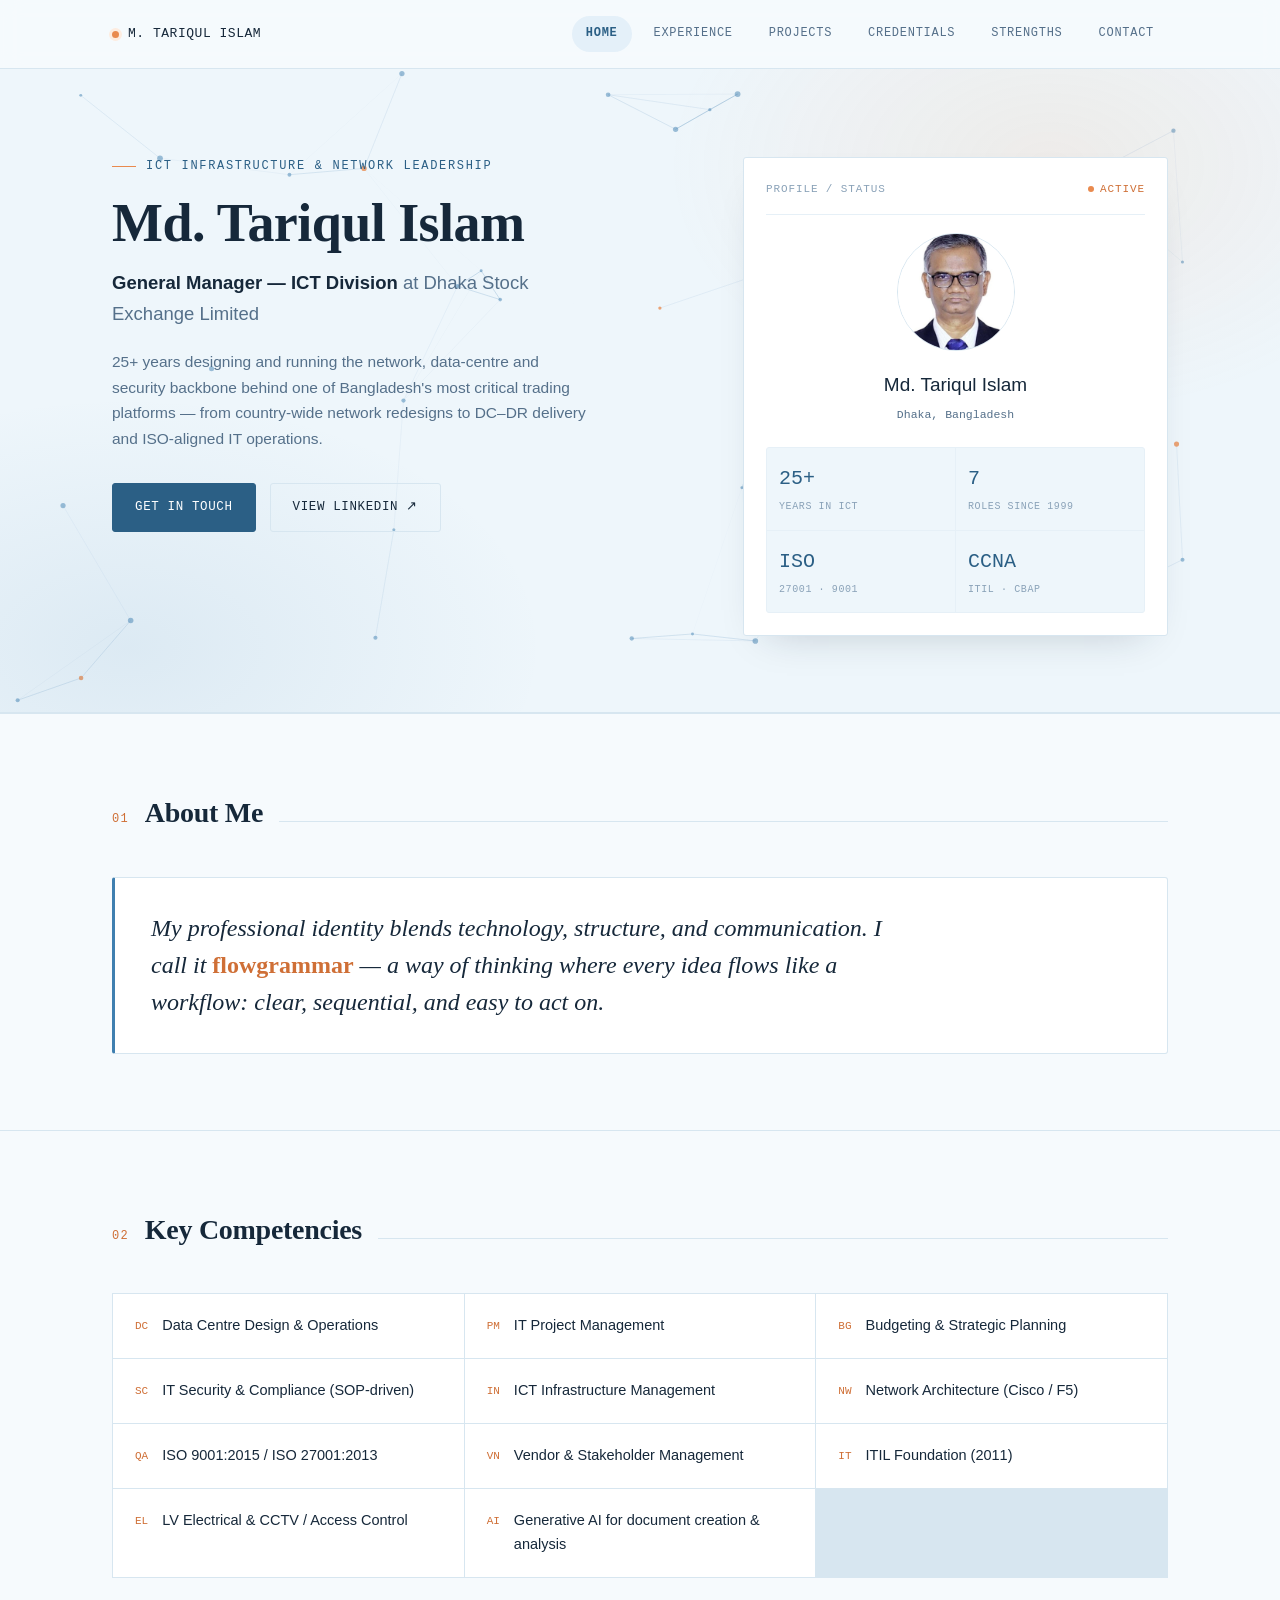
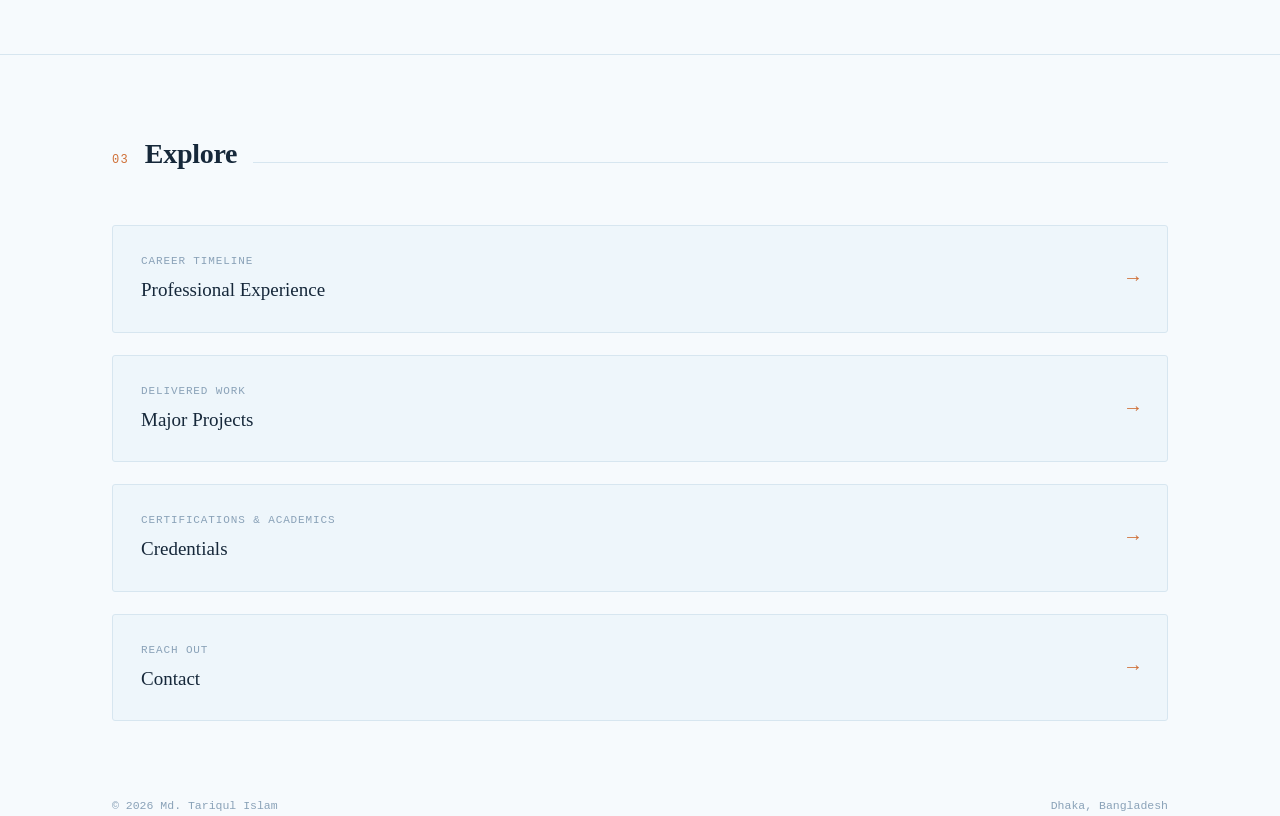
==== commit 79d5c261: "Update index.html to update my strength" ====
--- a/index.html
+++ b/index.html
@@ -24,6 +24,7 @@
       <a href="experience.html">Experience</a>
       <a href="projects.html">Projects</a>
       <a href="credentials.html">Credentials</a>
+      <a href="strengths.html">Strengths</a>
       <a href="contact.html">Contact</a>
     </nav>
   </div>
--- a/assets/css/style.css
+++ b/assets/css/style.css
@@ -307,6 +307,30 @@
 .sec-tag{font-family:'IBM Plex Mono',monospace; font-size:12px; color:var(--orange-deep); letter-spacing:0.1em;}
 .sec-head h2{font-size:28px;}
 .sec-line{flex:1; height:1px; background:var(--line);}
+
+/* ---------- ABOUT STATEMENT ---------- */
+.about-statement{
+  background:var(--surface);
+  border:1px solid var(--line);
+  border-left:3px solid var(--blue);
+  border-radius:var(--radius);
+  padding:32px 36px;
+}
+.about-statement p{
+  margin:0;
+  font-family:'Fraunces',serif;
+  font-style:italic;
+  font-weight:500;
+  font-size:clamp(19px,2.4vw,24px);
+  line-height:1.55;
+  color:var(--ink);
+  max-width:62ch;
+}
+.about-statement .accent{
+  font-style:normal;
+  color:var(--orange-deep);
+  font-weight:600;
+}
 
 /* ---------- COMPETENCIES ---------- */
 .comp-grid{
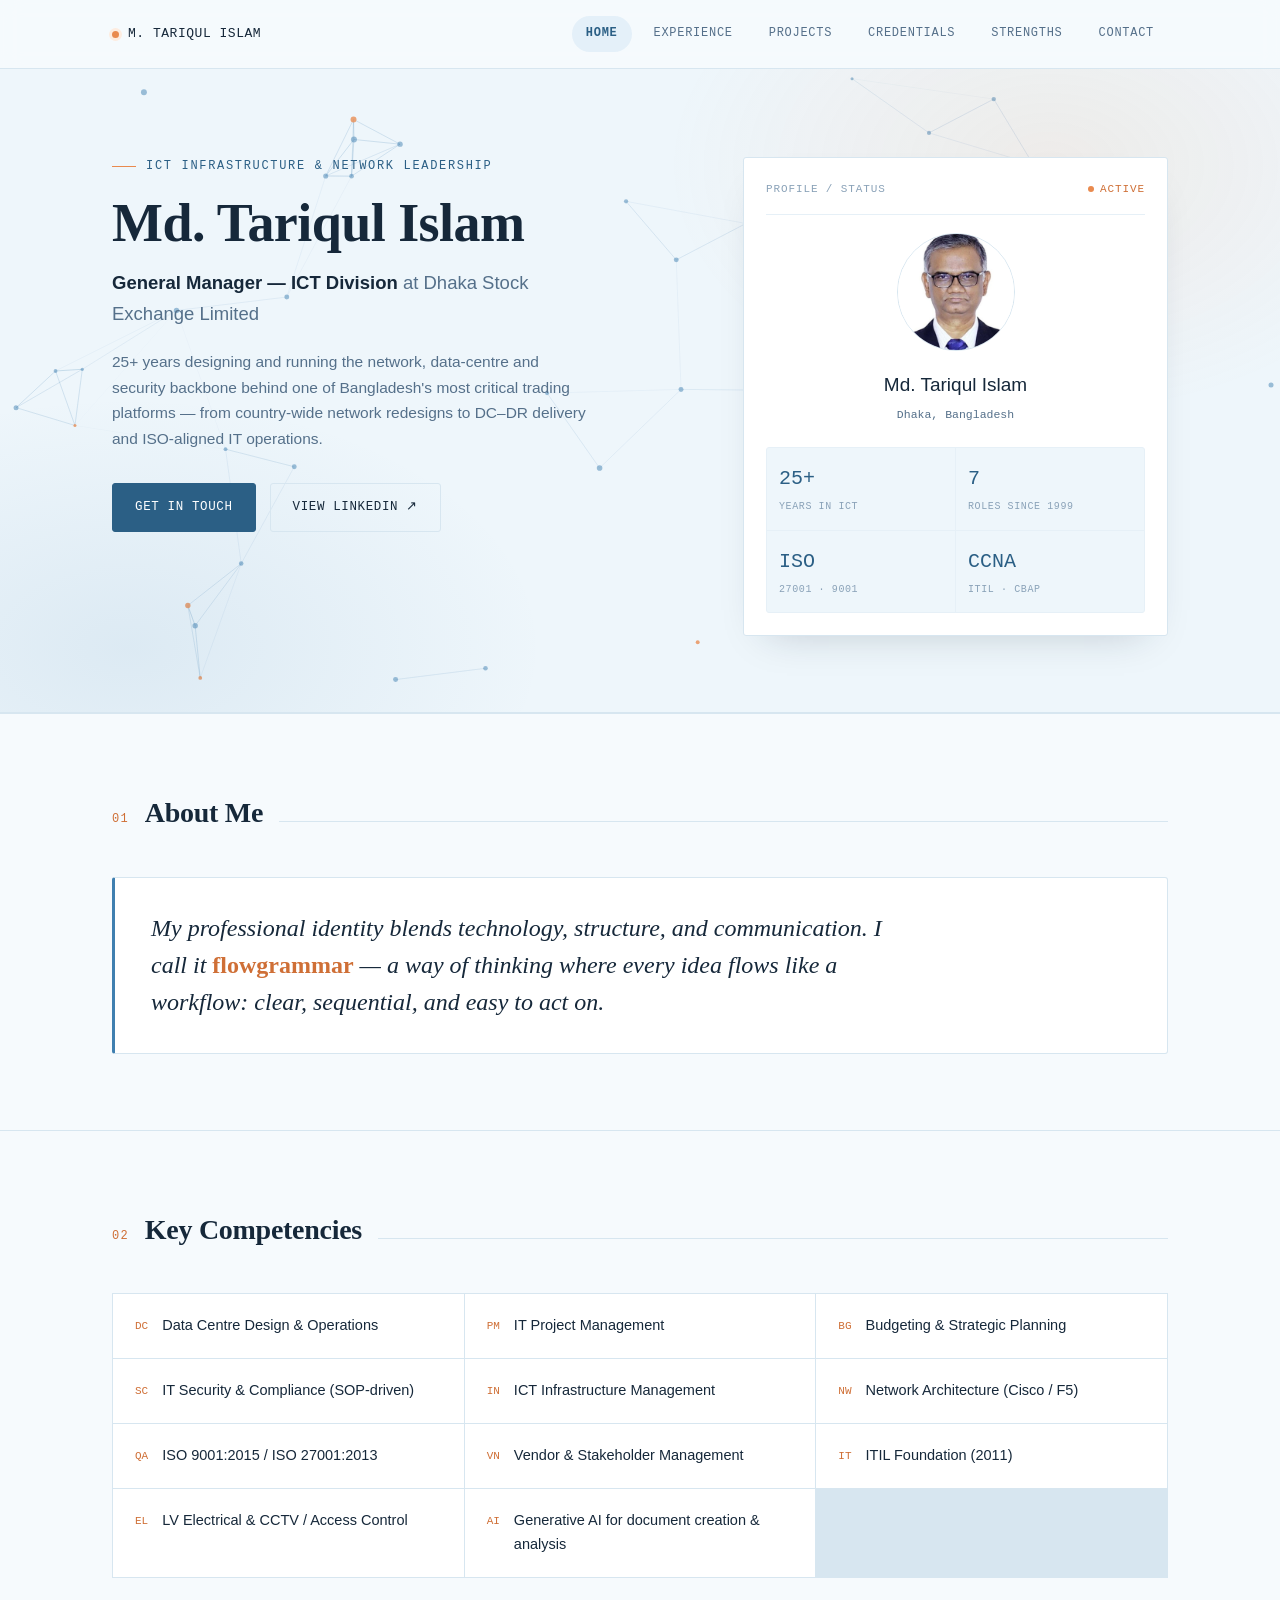
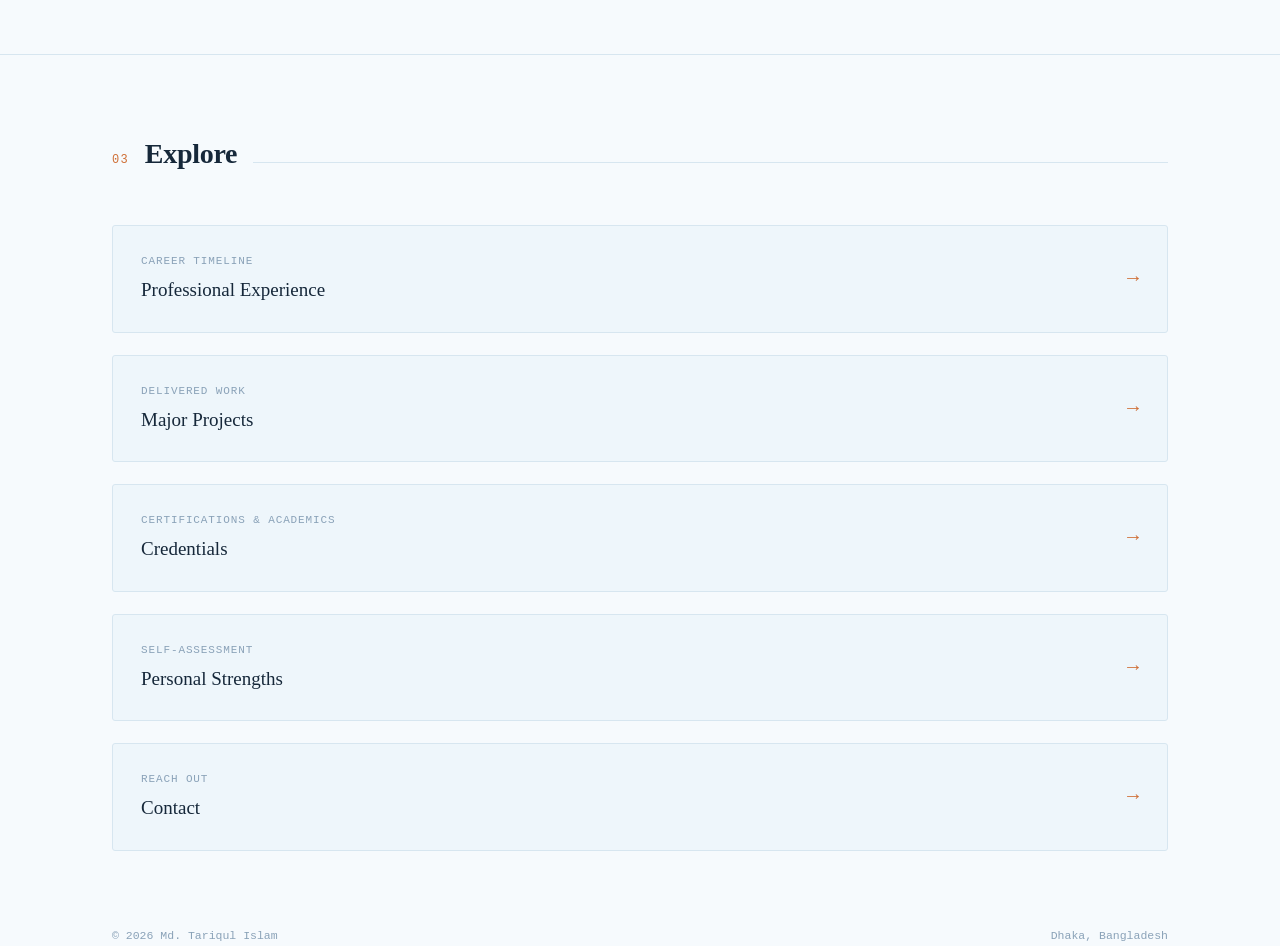
==== commit b147932c: "Update index.html error correction - add strength self assessment to the index page" ====
--- a/index.html
+++ b/index.html
@@ -127,6 +127,10 @@
           <span><span class="l1 mono">Certifications &amp; academics</span><span class="l2">Credentials</span></span>
           <span class="arrow">→</span>
         </a>
+        <a class="next-link" href="strengths.html">
+          <span><span class="l1 mono">Self-assessment</span><span class="l2">Personal Strengths</span></span>
+          <span class="arrow">→</span>
+        </a>
         <a class="next-link" href="contact.html">
           <span><span class="l1 mono">Reach out</span><span class="l2">Contact</span></span>
           <span class="arrow">→</span>
--- a/assets/css/style.css
+++ b/assets/css/style.css
@@ -402,6 +402,53 @@
 .edu-block .deg{color:var(--ink); font-size:16px; font-family:'Fraunces',serif; font-weight:600;}
 .edu-block .inst{color:var(--muted); font-size:14px; margin-top:4px;}
 .edu-block .yr{font-family:'IBM Plex Mono',monospace; color:var(--blue-deep); font-size:12.5px; margin-top:4px;}
+
+/* ---------- STRENGTHS (diagnostic bars) ---------- */
+.strength-panel{
+  background:var(--surface);
+  border:1px solid var(--line);
+  border-radius:var(--radius);
+  padding:8px 32px 12px;
+}
+.strength-panel-head{
+  display:flex; justify-content:space-between; align-items:center;
+  padding:16px 0;
+  border-bottom:1px solid var(--line-soft);
+  font-size:11px; letter-spacing:0.1em; text-transform:uppercase;
+  color:var(--muted-2);
+}
+.strength-scale{color:var(--muted-2);}
+
+.strength-list{padding:8px 0 20px;}
+.strength-item{padding:18px 0; border-bottom:1px solid var(--line-soft);}
+.strength-item:last-child{border-bottom:none;}
+.strength-row{
+  display:flex; justify-content:space-between; align-items:baseline;
+  margin-bottom:10px;
+}
+.strength-label{font-size:15.5px; color:var(--ink); font-weight:500;}
+.strength-value{font-size:12.5px; color:var(--blue-deep);}
+.strength-bar{
+  position:relative;
+  height:8px;
+  background:var(--line-soft);
+  border-radius:20px;
+  overflow:hidden;
+}
+.strength-fill{
+  position:absolute; left:0; top:0; bottom:0;
+  width:0%;
+  border-radius:20px;
+  background:linear-gradient(90deg, var(--blue), var(--orange));
+  transition:width 1.1s cubic-bezier(.16,.8,.3,1);
+}
+.strength-item.in-view .strength-fill{
+  width:var(--target-width);
+}
+
+@media (prefers-reduced-motion: reduce){
+  .strength-fill{transition:none; width:var(--target-width, 0%);}
+}
 
 /* ---------- CONTACT ---------- */
 .contact-grid{display:grid; grid-template-columns:1fr 1fr; gap:40px; align-items:center;}
